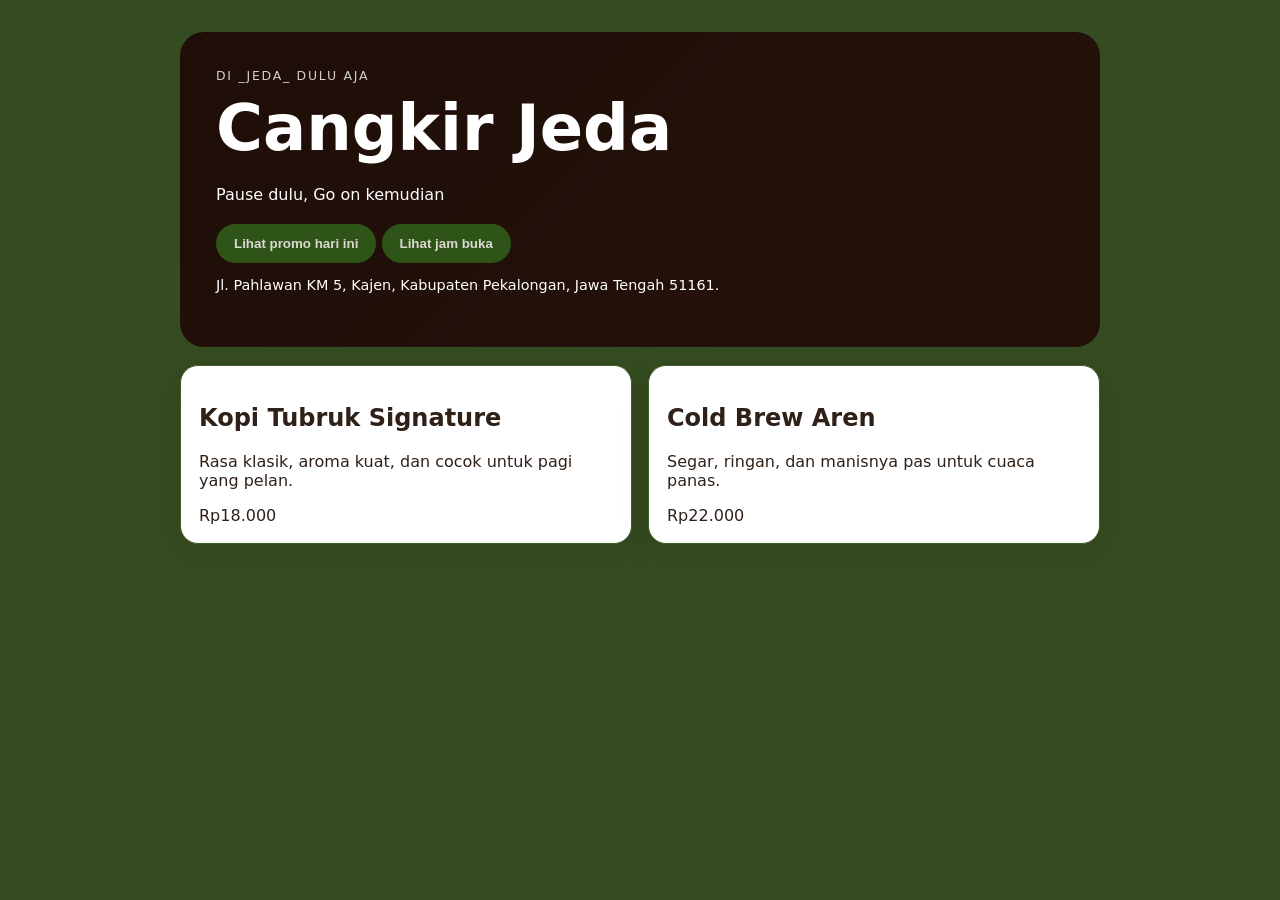
==== website-umkm/index.html @ 0f88aa2c "cangkir jeda" ====
<!doctype html>
<html lang="id">
  <head>
    <meta charset="utf-8" />
    <meta name="viewport" content="width=device-width, initial-scale=1" />
    <title>Cangkir Jeda - Website UMKM</title>
    <link rel="stylesheet" href="css/style.css" />
  </head>
  <body>
    <main class="page">
      <section class="hero">
        <p class="eyebrow">di _Jeda_ dulu aja</p>
        <h1>Cangkir Jeda</h1>
        <p class="lead">Pause dulu, Go on kemudian</p>
        <button id="promoButton" class="cta-button">
          Lihat promo hari ini
        </button>
        <button id="hoursCard" class="cta-button">Lihat jam buka</button>
        <p class="location">
          Jl. Pahlawan KM 5, Kajen, Kabupaten Pekalongan, Jawa Tengah 51161.
        </p>
      </section>

      <section class="products" aria-label="Produk unggulan">
        <article class="product-card">
          <h2>Kopi Tubruk Signature</h2>
          <p>Rasa klasik, aroma kuat, dan cocok untuk pagi yang pelan.</p>
          <span>Rp18.000</span>
        </article>
        <article class="product-card">
          <h2>Cold Brew Aren</h2>
          <p>Segar, ringan, dan manisnya pas untuk cuaca panas.</p>
          <span>Rp22.000</span>
        </article>
      </section>
    </main>
    <script src="js/script.js"></script>
  </body>
</html>
---- website-umkm/css/style.css ----
body {
  margin: 0;
  background: #354b21;
  color: #2f2118;
  font-family: system-ui, -apple-system, BlinkMacSystemFont, "Segoe UI", sans-serif;
}

.page {
  max-width: 920px;
  margin: 0 auto;
  padding: 32px 20px;
}

.hero {
  border-radius: 24px;
  background: linear-gradient(135deg, #1f0d08, #24120a);
  color: white;
  padding: 36px;
}

.eyebrow {
  margin: 0 0 8px;
  text-transform: uppercase;
  letter-spacing: 0.14em;
  font-size: 0.78rem;
  opacity: 0.8;
}

h1 {
  margin: 0;
  font-size: clamp(2.4rem, 8vw, 4rem);
}

.lead {
  max-width: 560px;
  line-height: 1.7;
}

.cta-button {
  border: 0;
  border-radius: 999px;
  background: #2e5517;
  color: #ddd7d3;
  padding: 12px 18px;
  font-weight: 700;
  cursor: pointer;
}

.location {
  margin-top: 12px;
  font-size: 0.9rem;
  line-height: 1.5;
}

.products {
  display: grid;
  grid-template-columns: repeat(auto-fit, minmax(220px, 1fr));
  gap: 16px;
  margin-top: 18px;
}

.product-card {
  border: 1px solid #3e5e26;
  border-radius: 18px;
  background: white;
  padding: 18px;
  box-shadow: 0 10px 30px rgb(47 33 24 / 10%);
}
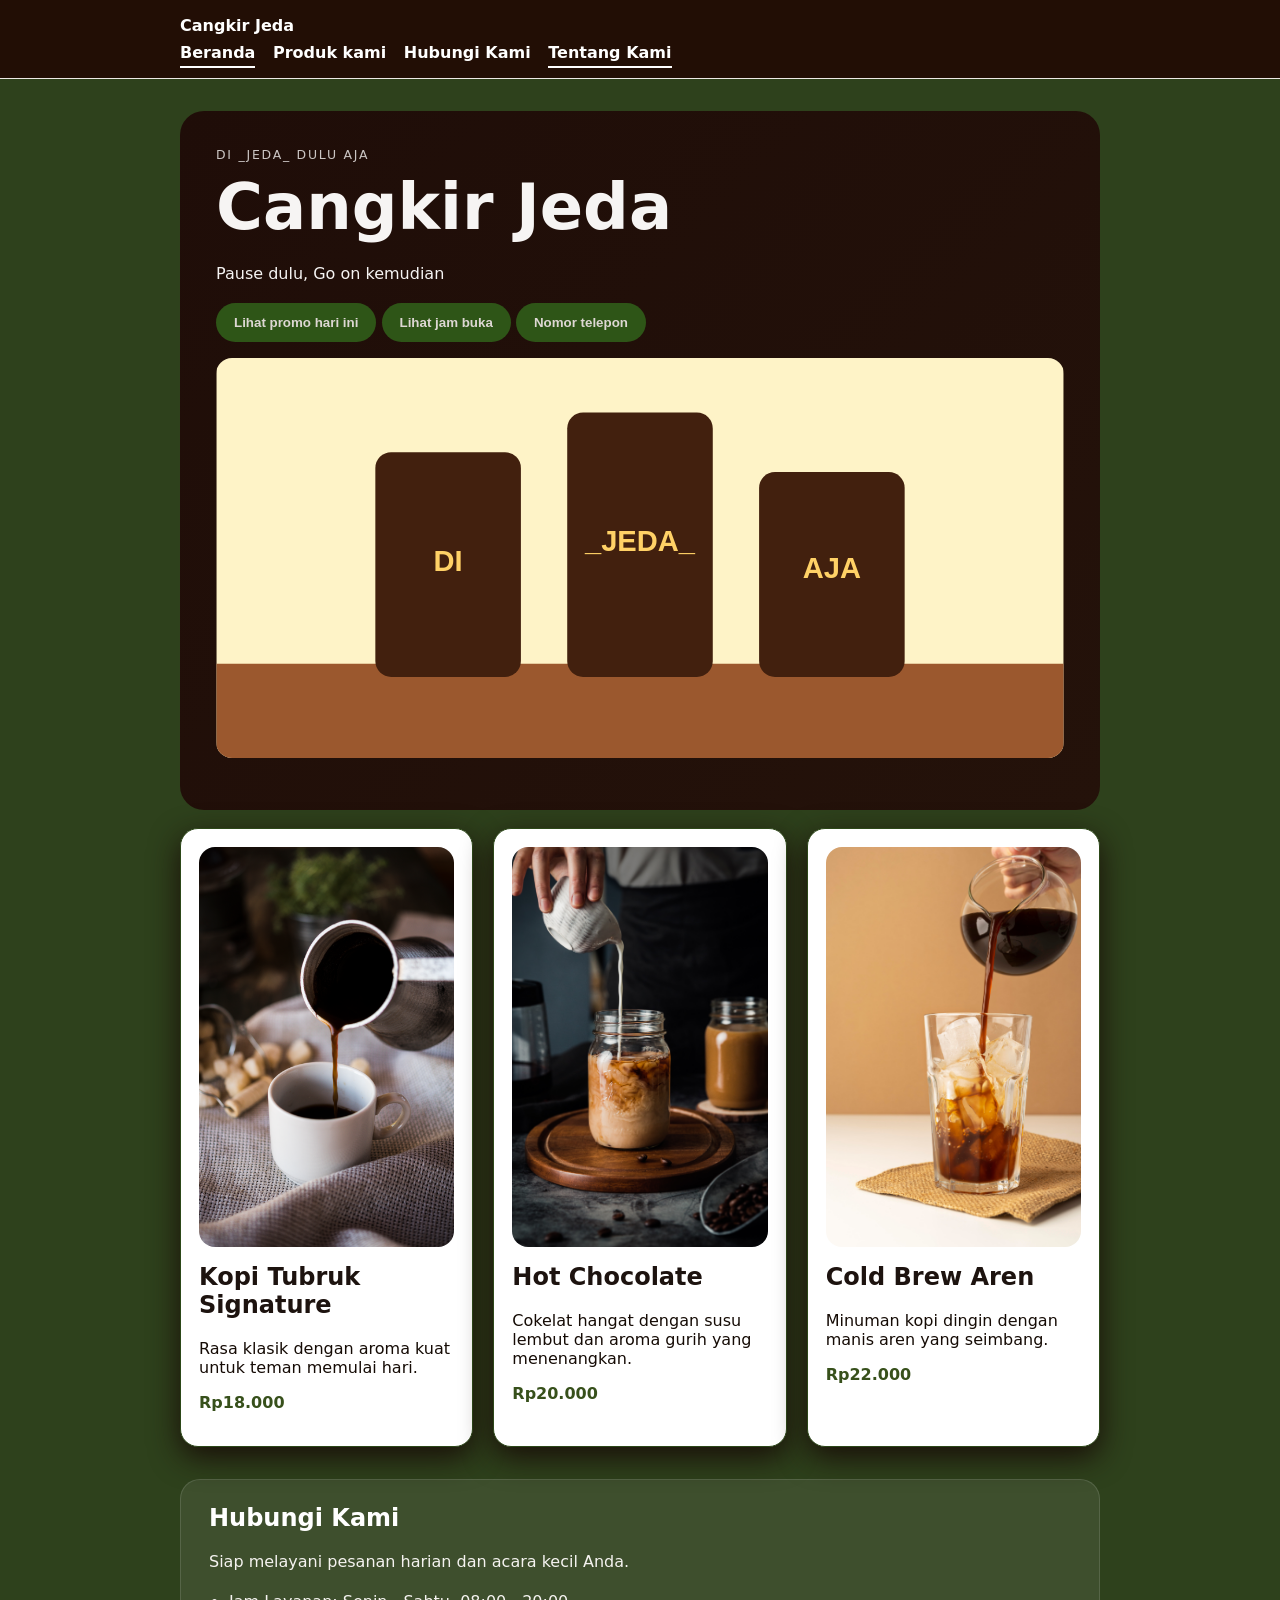
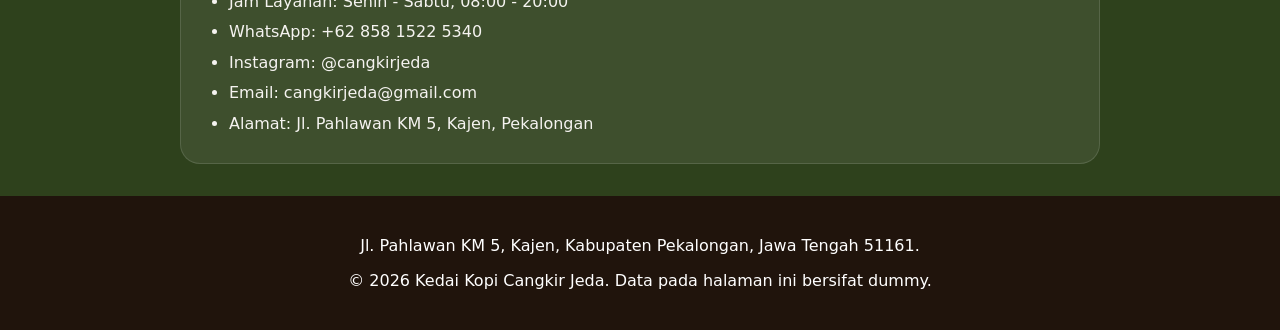
==== commit 5d86aa49: "feat: tambah semantic html dan navigasi dua halaman" ====
--- a/website-umkm/index.html
+++ b/website-umkm/index.html
@@ -7,33 +7,92 @@
     <link rel="stylesheet" href="css/style.css" />
   </head>
   <body>
-    <main class="page">
-      <section class="hero">
+    <a class="skip-link" href="#konten">Lewati ke konten utama</a>
+    <header class="site-header">
+      <nav class="nav" aria-label="Navigasi utama">
+        <a class="brand" href="index.html#profil">Cangkir Jeda</a>
+        <ul>
+          <li><a aria-current="page" href="index.html#profil">Beranda</a></li>
+          <li><a href="index.html#produk">Produk kami</a></li>
+          <li><a href="index.html#kontak">Hubungi Kami</a></li>
+          <li><a aria-current="page" href="tentang.html">Tentang Kami</a></li>
+        </ul>
+      </nav>
+    </header>
+
+    <main id="konten" class="page">
+      <section id="profil" class="hero" aria-labelledby="hero-title">
         <p class="eyebrow">di _Jeda_ dulu aja</p>
-        <h1>Cangkir Jeda</h1>
+        <h1 id="hero-title">Cangkir Jeda</h1>
         <p class="lead">Pause dulu, Go on kemudian</p>
         <button id="promoButton" class="cta-button">
           Lihat promo hari ini
         </button>
         <button id="hoursCard" class="cta-button">Lihat jam buka</button>
-        <p class="location">
-          Jl. Pahlawan KM 5, Kajen, Kabupaten Pekalongan, Jawa Tengah 51161.
-        </p>
+        <button id="telephone" class="cta-button">Nomor telepon</button>
+        <p></p>
+        <img
+          src="assets/images/etalase-kopi.svg"
+          alt="Etalase cangkir jeda berisi kemasan kopi lokal"
+        />
       </section>
 
-      <section class="products" aria-label="Produk unggulan">
+      <p></p>
+      <div id="produk" class="product-list">
         <article class="product-card">
+          <img
+            src="assets/images/kopi tubruk signature.jpg"
+            alt="Kopi Tubruk Signature Cangkir Jeda"
+          />
           <h2>Kopi Tubruk Signature</h2>
-          <p>Rasa klasik, aroma kuat, dan cocok untuk pagi yang pelan.</p>
-          <span>Rp18.000</span>
+          <p>Rasa klasik dengan aroma kuat untuk teman memulai hari.</p>
+          <p class="price">Rp18.000</p>
         </article>
         <article class="product-card">
+          <img
+            src="assets/images/hot-chocolate-with-milk-glass-jars.jpg"
+            alt="Hot chocolate Cangkir Jeda dalam gelas kaca"
+          />
+          <h2>Hot Chocolate</h2>
+          <p>
+            Cokelat hangat dengan susu lembut dan aroma gurih yang menenangkan.
+          </p>
+          <p class="price">Rp20.000</p>
+        </article>
+        <article class="product-card">
+          <img
+            src="assets/images/cold brew aren.jpg"
+            alt="Cold Brew Aren Cangkir Jeda"
+          />
           <h2>Cold Brew Aren</h2>
-          <p>Segar, ringan, dan manisnya pas untuk cuaca panas.</p>
-          <span>Rp22.000</span>
+          <p>Minuman kopi dingin dengan manis aren yang seimbang.</p>
+          <p class="price">Rp22.000</p>
         </article>
+      </div>
+
+      <section
+        id="kontak"
+        class="contact-section"
+        aria-labelledby="kontak-title"
+      >
+        <h2 id="kontak-title">Hubungi Kami</h2>
+        <p>Siap melayani pesanan harian dan acara kecil Anda.</p>
+        <ul class="contact-list">
+          <li>Jam Layanan: Senin - Sabtu, 08:00 - 20:00</li>
+          <li>WhatsApp: +62 858 1522 5340</li>
+          <li>Instagram: @cangkirjeda</li>
+          <li>Email: cangkirjeda@gmail.com</li>
+          <li>Alamat: Jl. Pahlawan KM 5, Kajen, Pekalongan</li>
+        </ul>
       </section>
     </main>
+    <footer class="site-footer">
+      <p>Jl. Pahlawan KM 5, Kajen, Kabupaten Pekalongan, Jawa Tengah 51161.</p>
+      <p>
+        &copy; 2026 Kedai Kopi Cangkir Jeda. Data pada halaman ini bersifat
+        dummy.
+      </p>
+    </footer>
     <script src="js/script.js"></script>
   </body>
 </html>
--- a/website-umkm/css/style.css
+++ b/website-umkm/css/style.css
@@ -1,8 +1,13 @@
 body {
   margin: 0;
-  background: #354b21;
+  background: #2e411c;
   color: #2f2118;
-  font-family: system-ui, -apple-system, BlinkMacSystemFont, "Segoe UI", sans-serif;
+  font-family:
+    system-ui,
+    -apple-system,
+    BlinkMacSystemFont,
+    "Segoe UI",
+    sans-serif;
 }
 
 .page {
@@ -16,6 +21,24 @@
   background: linear-gradient(135deg, #1f0d08, #24120a);
   color: white;
   padding: 36px;
+}
+
+.product-list {
+  display: grid;
+  grid-template-columns: repeat(auto-fit, minmax(220px, 1fr));
+  gap: 20px;
+  margin-top: 18px;
+}
+
+.hero img,
+.product-card img {
+  display: block;
+  width: 100%;
+  max-width: 100%;
+  height: 400px;
+  object-fit: cover;
+  border-radius: 16px;
+  margin-bottom: 16px;
 }
 
 .eyebrow {
@@ -24,16 +47,31 @@
   letter-spacing: 0.14em;
   font-size: 0.78rem;
   opacity: 0.8;
+  color: #f6f4f3;
 }
 
 h1 {
   margin: 0;
   font-size: clamp(2.4rem, 8vw, 4rem);
+  color: #f6f4f3;
+}
+
+#nilai-title {
+  margin-top: 28px;
+  color: #f3f2f0;
+  font-size: clamp(1.8rem, 4vw, 2.4rem);
+}
+
+#nilai-title + ul {
+  color: #f4eadc;
+  line-height: 1.8;
+  padding-left: 20px;
 }
 
 .lead {
   max-width: 560px;
   line-height: 1.7;
+  color: #f6f4f3;
 }
 
 .cta-button {
@@ -46,12 +84,6 @@
   cursor: pointer;
 }
 
-.location {
-  margin-top: 12px;
-  font-size: 0.9rem;
-  line-height: 1.5;
-}
-
 .products {
   display: grid;
   grid-template-columns: repeat(auto-fit, minmax(220px, 1fr));
@@ -60,10 +92,111 @@
 }
 
 .product-card {
-  border: 1px solid #3e5e26;
+  border: 1px solid #2c4718;
   border-radius: 18px;
   background: white;
   padding: 18px;
-  box-shadow: 0 10px 30px rgb(47 33 24 / 10%);
-}
-
+  box-shadow: 0 10px 30px rgb(25, 14, 8);
+  color: #150b05;
+}
+
+.product-card h2 {
+  margin-top: 0;
+  color: #1d130f;
+}
+
+.price {
+  font-weight: 700;
+  color: #37501b;
+  margin-top: 12px;
+}
+
+.contact-section {
+  margin-top: 32px;
+  background: rgba(255, 255, 255, 0.08);
+  border: 1px solid rgba(255, 255, 255, 0.12);
+  border-radius: 20px;
+  padding: 24px 28px;
+  color: #f5f3f0;
+}
+
+.contact-section h2 {
+  margin-top: 0;
+  color: #ffffff;
+}
+
+.contact-list {
+  margin: 16px 0 0;
+  padding-left: 20px;
+  line-height: 1.9;
+}
+
+.skip-link {
+  position: absolute;
+  left: -9999px;
+  padding: 8px 12px;
+  color: white;
+  background: #f8f8f7;
+}
+.skip-link:focus {
+  top: 8px;
+  left: 8px;
+}
+.site-header {
+  padding: 16px 20px;
+  background: rgb(34, 14, 5);
+  border-bottom: 1px solid #ede9e6;
+}
+.nav {
+  max-width: 920px;
+  margin: 0 auto;
+}
+.brand {
+  display: inline-block;
+  margin-bottom: 8px;
+  color: #ebded8;
+  font-weight: 800;
+  text-decoration: none;
+}
+.nav ul {
+  padding: 0;
+  margin: 0;
+  list-style: none;
+  color: #ebded8;
+  font-weight: 600;
+}
+.nav li {
+  display: inline-block;
+  margin-right: 12px;
+  color: #fbf8f7;
+  font-weight: 600;
+}
+.nav a {
+  color: #ffffff;
+  text-decoration: none;
+  transition:
+    color 0.2s ease,
+    border-bottom-color 0.2s ease;
+}
+
+.nav a:hover {
+  color: #f4d7b5;
+}
+
+.nav a[aria-current="page"] {
+  font-weight: 800;
+  color: #ffffff;
+  border-bottom: 2px solid #ffffff;
+  padding-bottom: 4px;
+}
+a:focus-visible,
+button:focus-visible {
+  outline: 3px solid #dfe2dd;
+  outline-offset: 3px;
+}
+.site-footer {
+  padding: 24px 20px;
+  color: white;
+  text-align: center;
+  background: #20140c;
+}
